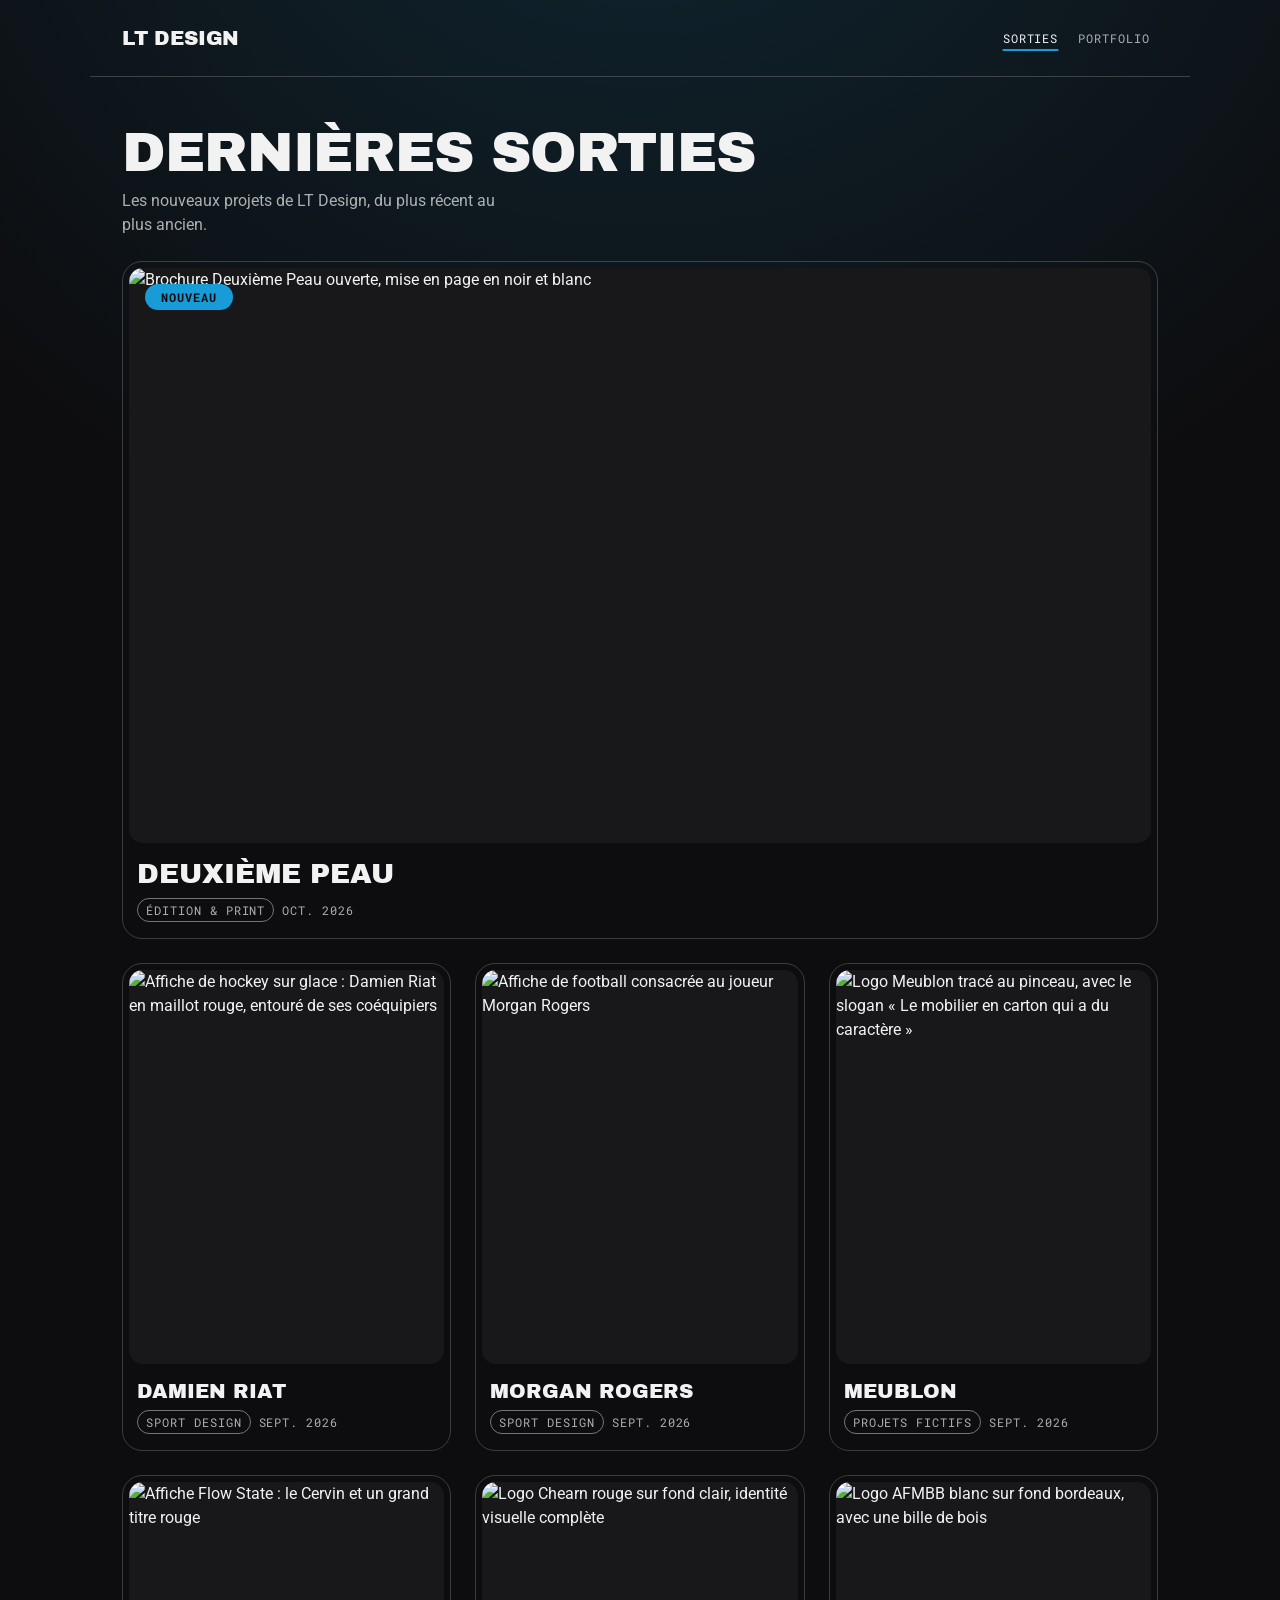
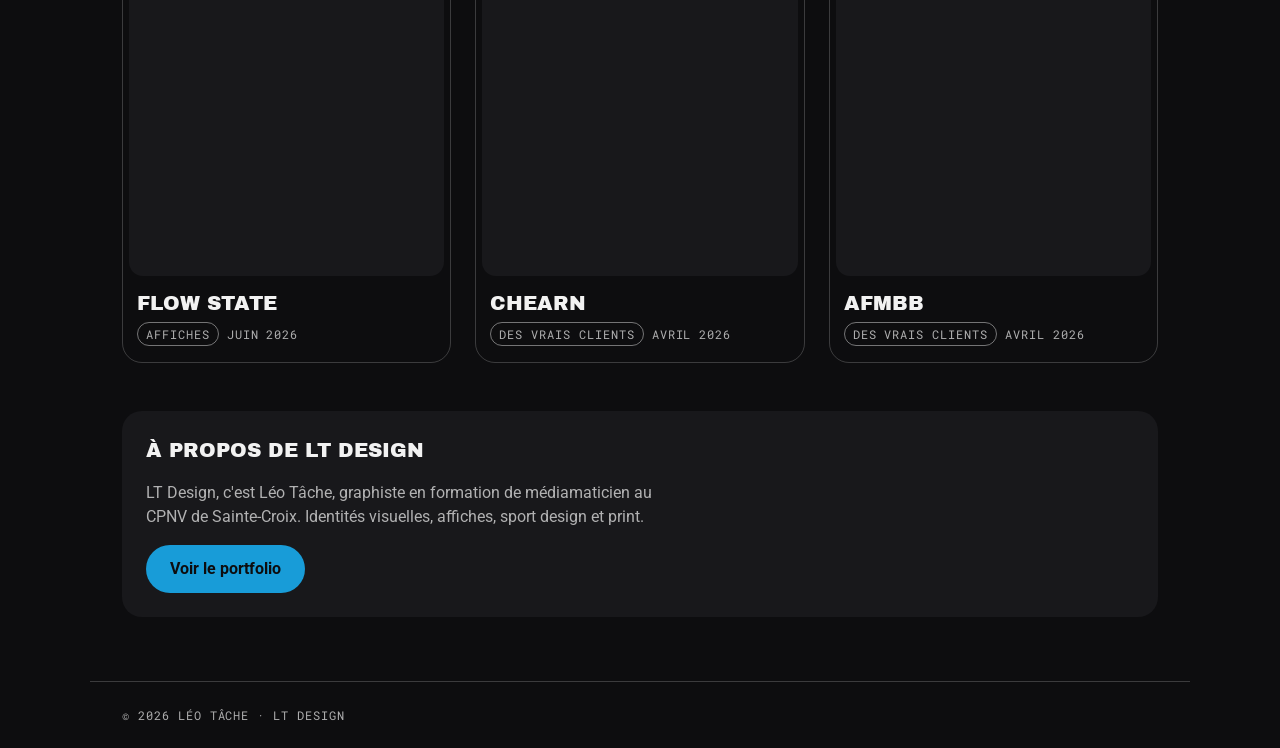
==== index.html @ d2eb2882 "Intègre l'écran d'accueil responsive en HTML5 sémantique et variables CSS. Co-Authored-By: Claude Op" ====
<!DOCTYPE html>
<html lang="fr">
<head>
  <meta charset="utf-8">
  <meta name="viewport" content="width=device-width, initial-scale=1">
  <title>Dernières sorties | LT-design app</title>
  <meta name="description" content="LT-design app : les dernières sorties de LT Design, du plus récent au plus ancien.">
  <meta name="theme-color" content="#0d0d0f">
  <!-- Polices de la marque, les mêmes que sur leotache.ch -->
  <link rel="preconnect" href="https://fonts.googleapis.com">
  <link rel="preconnect" href="https://fonts.gstatic.com" crossorigin>
  <link rel="stylesheet" href="https://fonts.googleapis.com/css2?family=Archivo+Black&family=Roboto:wght@400;500;700&family=Roboto+Mono&display=swap">
  <link rel="stylesheet" href="style.css">
</head>
<body>
  <a class="lien-evitement" href="#contenu">Aller au contenu</a>

  <header class="entete">
    <a class="logo" href="index.html" aria-label="LT Design, dernières sorties">LT Design</a>
    <nav class="navigation" aria-label="Navigation principale">
      <a class="navigation-lien" href="index.html" aria-current="page">Sorties</a>
      <a class="navigation-lien" href="https://leotache.ch">Portfolio</a>
      <!-- La recherche, les filtres par catégorie et les favoris viendront en semaine 12 -->
    </nav>
  </header>

  <main id="contenu" class="contenu">
    <div class="intro">
      <h1 class="titre-page">Dernières sorties</h1>
      <p class="intro-texte">Les nouveaux projets de LT Design, du plus récent au plus ancien.</p>
    </div>

    <!-- Les cartes mènent pour l'instant au projet sur leotache.ch.
         Elles ouvriront l'écran « Fiche sortie » de l'app quand il sera intégré. -->
    <section class="cartes-grille" aria-label="Sorties de LT Design">

      <article class="carte carte--une">
        <a class="carte-lien" href="https://leotache.ch/projet.html?p=deuxieme-peau">
          <div class="carte-media">
            <img class="carte-image" src="https://ljwgtguirnatdbgxfyuh.supabase.co/storage/v1/object/public/project-media/projects/deuxieme-peau-12ql/perfect-binding-brochure-mockup-5-dcpdx.webp" alt="Brochure Deuxième Peau ouverte, mise en page en noir et blanc" width="2200" height="1716">
            <span class="badge">Nouveau</span>
          </div>
          <div class="carte-texte">
            <h2 class="carte-titre">Deuxième Peau</h2>
            <p class="carte-meta"><span class="etiquette">Édition &amp; print</span> <time datetime="2026-10">oct. 2026</time></p>
          </div>
        </a>
      </article>

      <article class="carte">
        <a class="carte-lien" href="https://leotache.ch/projet.html?p=riat">
          <div class="carte-media">
            <img class="carte-image" src="https://leotache.ch/assets/riat/poster.jpg" alt="Affiche de hockey sur glace : Damien Riat en maillot rouge, entouré de ses coéquipiers" width="1417" height="1811" loading="lazy">
          </div>
          <div class="carte-texte">
            <h2 class="carte-titre">Damien Riat</h2>
            <p class="carte-meta"><span class="etiquette">Sport design</span> <time datetime="2026-09">sept. 2026</time></p>
          </div>
        </a>
      </article>

      <article class="carte">
        <a class="carte-lien" href="https://leotache.ch/projet.html?p=rogers">
          <div class="carte-media">
            <img class="carte-image" src="https://leotache.ch/assets/rogers/poster.jpg" alt="Affiche de football consacrée au joueur Morgan Rogers" width="1134" height="1417" loading="lazy">
          </div>
          <div class="carte-texte">
            <h2 class="carte-titre">Morgan Rogers</h2>
            <p class="carte-meta"><span class="etiquette">Sport design</span> <time datetime="2026-09">sept. 2026</time></p>
          </div>
        </a>
      </article>

      <article class="carte">
        <a class="carte-lien" href="https://leotache.ch/projet.html?p=meublon">
          <div class="carte-media">
            <img class="carte-image" src="https://leotache.ch/assets/meublon/hover.jpg" alt="Logo Meublon tracé au pinceau, avec le slogan « Le mobilier en carton qui a du caractère »" width="1080" height="1380" loading="lazy">
          </div>
          <div class="carte-texte">
            <h2 class="carte-titre">Meublon</h2>
            <p class="carte-meta"><span class="etiquette">Projets fictifs</span> <time datetime="2026-09">sept. 2026</time></p>
          </div>
        </a>
      </article>

      <article class="carte">
        <a class="carte-lien" href="https://leotache.ch/projet.html?p=cervin">
          <div class="carte-media">
            <img class="carte-image" src="https://leotache.ch/assets/cervin/poster.jpg" alt="Affiche Flow State : le Cervin et un grand titre rouge" width="1500" height="2122" loading="lazy">
          </div>
          <div class="carte-texte">
            <h2 class="carte-titre">Flow State</h2>
            <p class="carte-meta"><span class="etiquette">Affiches</span> <time datetime="2026-06">juin 2026</time></p>
          </div>
        </a>
      </article>

      <article class="carte">
        <a class="carte-lien" href="https://leotache.ch/projet.html?p=chearn">
          <div class="carte-media">
            <img class="carte-image" src="https://leotache.ch/assets/chearn/cover.jpg" alt="Logo Chearn rouge sur fond clair, identité visuelle complète" width="1080" height="1380" loading="lazy">
          </div>
          <div class="carte-texte">
            <h2 class="carte-titre">Chearn</h2>
            <p class="carte-meta"><span class="etiquette">Des vrais clients</span> <time datetime="2026-04">avril 2026</time></p>
          </div>
        </a>
      </article>

      <article class="carte">
        <a class="carte-lien" href="https://leotache.ch/projet.html?p=afmbb">
          <div class="carte-media">
            <img class="carte-image" src="https://leotache.ch/assets/afmbb/logo.jpg" alt="Logo AFMBB blanc sur fond bordeaux, avec une bille de bois" width="900" height="1150" loading="lazy">
          </div>
          <div class="carte-texte">
            <h2 class="carte-titre">AFMBB</h2>
            <p class="carte-meta"><span class="etiquette">Des vrais clients</span> <time datetime="2026-04">avril 2026</time></p>
          </div>
        </a>
      </article>
    </section>

    <aside class="a-propos" aria-labelledby="titre-a-propos">
      <h2 id="titre-a-propos" class="a-propos-titre">À propos de LT Design</h2>
      <p>LT Design, c'est Léo Tâche, graphiste en formation de médiamaticien au CPNV de Sainte-Croix. Identités visuelles, affiches, sport design et print.</p>
      <a class="bouton" href="https://leotache.ch">Voir le portfolio</a>
    </aside>
  </main>

  <footer class="pied">
    <p>© 2026 Léo Tâche · LT Design</p>
  </footer>

  <!-- Un seul fichier JavaScript : il recevra la recette fetch en semaine 11 (e3-3) -->
  <script src="js/app.js"></script>
</body>
</html>
---- style.css ----
/* LT-design app · Écran d'accueil « Dernières sorties » (atelier e3-1)
   Direction retenue : 01 · Nuit, alignée sur l'identité de leotache.ch.
   Mobile first : les règles de base visent le smartphone (390 px),
   les media queries en min-width enrichissent la mise en page. */

/* ---------- Design tokens ---------- */
:root {
  /* Couleurs, règle 60-30-10
     60 % fond · 30 % surfaces et texte · 10 % accent bleu LT Design */
  --color-bg: #0d0d0f;                         /* 60 % */
  --color-surface: #18181b;                    /* 30 % */
  --color-text: #f2f2f2;                       /* 17,34:1 sur le fond */
  --color-text-muted: rgba(242, 242, 242, .7); /* 8,66:1 sur le fond, 8,26:1 sur une surface */
  --color-border: rgba(242, 242, 242, .2);
  --color-border-strong: rgba(242, 242, 242, .45);
  --color-primary: #189CD8;                    /* 10 %, bleu LT Design : 6,27:1 sur le fond */
  --color-primary-hover: #4db6e6;
  --color-on-primary: #0d0d0f;                 /* texte posé sur le bleu : 6,27:1 (le blanc ne fait que 3,09:1) */

  /* Typographie : les polices de leotache.ch */
  --font-titre: "Archivo Black", "Arial Black", Impact, sans-serif;
  --font-sans: Roboto, system-ui, -apple-system, "Segoe UI", sans-serif;
  --font-label: "Roboto Mono", ui-monospace, "SFMono-Regular", Menlo, monospace;

  /* Échelle typographique (base 16 px) */
  --text-xs: 0.75rem;   /* 12 px : étiquettes */
  --text-sm: 0.875rem;  /* 14 px */
  --text-base: 1rem;    /* 16 px */
  --text-lg: 1.25rem;   /* 20 px */
  --text-xl: 1.75rem;   /* 28 px */
  --text-2xl: 2.5rem;   /* 40 px */
  --text-3xl: 3.5rem;   /* 56 px */

  /* Espacements sur une grille de 8 px */
  --space-1: 4px;
  --space-2: 8px;
  --space-3: 16px;
  --space-4: 24px;
  --space-5: 32px;
  --space-6: 48px;
  --space-7: 64px;

  /* Formes */
  --radius-card: 20px;
  --radius-image: 14px;
  --radius-pill: 999px;
  --largeur-max: 1100px;
}

/* ---------- Base ---------- */
*,
*::before,
*::after {
  box-sizing: border-box;
}

body {
  margin: 0;
  background-color: var(--color-bg);
  /* Halo bleu discret en haut de page, comme sur le portfolio */
  background-image: radial-gradient(120% 60% at 50% -10%, rgba(24, 156, 216, .18), transparent 60%);
  background-repeat: no-repeat;
  color: var(--color-text);
  font-family: var(--font-sans);
  font-size: var(--text-base);
  line-height: 1.5;
}

h1,
h2,
p {
  margin: 0;
}

img {
  display: block;
  max-width: 100%;
  height: auto;
}

a {
  color: inherit;
}

:focus-visible {
  outline: 3px solid var(--color-primary);
  outline-offset: 3px;
}

.lien-evitement {
  position: absolute;
  top: -100px;
  left: var(--space-3);
  z-index: 10;
  padding: var(--space-2) var(--space-3);
  border-radius: var(--radius-pill);
  background: var(--color-primary);
  color: var(--color-on-primary);
  font-weight: 700;
  text-decoration: none;
}

.lien-evitement:focus {
  top: var(--space-2);
}

/* ---------- En-tête ---------- */
.entete {
  display: flex;
  align-items: center;
  justify-content: space-between;
  gap: var(--space-3);
  max-width: var(--largeur-max);
  margin: 0 auto;
  padding: var(--space-3);
  border-bottom: 1px solid var(--color-border);
}

.logo {
  display: inline-flex;
  align-items: center;
  min-height: 44px;
  font-family: var(--font-titre);
  font-size: var(--text-lg);
  text-transform: uppercase;
  text-decoration: none;
  letter-spacing: -0.01em;
}

.navigation {
  display: flex;
  gap: var(--space-1);
}

.navigation-lien {
  display: inline-flex;
  align-items: center;
  min-height: 44px;
  padding: 0 var(--space-2);
  color: var(--color-text-muted);
  font-family: var(--font-label);
  font-size: var(--text-xs);
  letter-spacing: 0.08em;
  text-transform: uppercase;
  text-decoration: none;
}

.navigation-lien:hover {
  color: var(--color-text);
}

.navigation-lien[aria-current="page"] {
  color: var(--color-text);
  text-decoration: underline;
  text-decoration-color: var(--color-primary);
  text-decoration-thickness: 2px;
  text-underline-offset: 6px;
}

/* ---------- Contenu ---------- */
.contenu {
  max-width: var(--largeur-max);
  margin: 0 auto;
  padding: var(--space-5) var(--space-3) var(--space-6);
}

.intro {
  margin-bottom: var(--space-4);
}

.titre-page {
  font-family: var(--font-titre);
  font-weight: 400;
  font-size: var(--text-2xl);
  line-height: 1;
  letter-spacing: -0.02em;
  text-transform: uppercase;
  text-wrap: balance;
}

.intro-texte {
  max-width: 45ch;
  margin-top: var(--space-2);
  color: var(--color-text-muted);
}

/* ---------- Grille de cartes (CSS Grid, mobile : une colonne) ---------- */
.cartes-grille {
  display: grid;
  grid-template-columns: 1fr;
  gap: var(--space-3);
}

/* ---------- Carte ---------- */
.carte {
  border: 1px solid var(--color-border);
  border-radius: var(--radius-card);
  transition: border-color .2s ease;
}

.carte:hover,
.carte:focus-within {
  border-color: var(--color-border-strong);
}

.carte-lien {
  display: block;
  height: 100%;
  padding: 6px 6px var(--space-3);
  border-radius: var(--radius-card);
  text-decoration: none;
}

.carte-media {
  position: relative;
}

.carte-image {
  width: 100%;
  aspect-ratio: 4 / 5;
  object-fit: cover;
  border-radius: var(--radius-image);
  background-color: var(--color-surface);
}

.carte-texte {
  display: grid;
  gap: var(--space-2);
  padding: var(--space-3) var(--space-2) 0;
}

.carte-titre {
  font-family: var(--font-titre);
  font-weight: 400;
  font-size: var(--text-lg);
  line-height: 1.1;
  text-transform: uppercase;
}

.carte-lien:hover .carte-titre {
  text-decoration: underline;
  text-decoration-color: var(--color-primary);
  text-underline-offset: 4px;
}

.carte-meta {
  display: flex;
  flex-wrap: wrap;
  align-items: center;
  gap: var(--space-2);
  color: var(--color-text-muted);
  font-family: var(--font-label);
  font-size: var(--text-xs);
  letter-spacing: 0.08em;
  text-transform: uppercase;
}

/* Catégorie dans une étiquette (amélioration retenue dans la critique) */
.etiquette {
  padding: 2px var(--space-2);
  border: 1px solid var(--color-border-strong);
  border-radius: var(--radius-pill);
}

/* Sortie à la une : image moins haute (4:3 au lieu de 4:5) */
.carte--une .carte-image {
  aspect-ratio: 4 / 3;
}

.carte--une .carte-titre {
  font-size: var(--text-xl);
}

.badge {
  position: absolute;
  top: var(--space-3);
  left: var(--space-3);
  padding: var(--space-1) var(--space-3);
  border-radius: var(--radius-pill);
  background: var(--color-primary);
  color: var(--color-on-primary);
  font-family: var(--font-label);
  font-size: var(--text-xs);
  font-weight: 700;
  letter-spacing: 0.08em;
  text-transform: uppercase;
}

/* ---------- À propos (aside) ---------- */
.a-propos {
  display: grid;
  gap: var(--space-3);
  justify-items: start;
  margin-top: var(--space-6);
  padding: var(--space-4);
  border-radius: var(--radius-card);
  background: var(--color-surface);
}

.a-propos-titre {
  font-family: var(--font-titre);
  font-weight: 400;
  font-size: var(--text-lg);
  text-transform: uppercase;
}

.a-propos p {
  max-width: 60ch;
  color: var(--color-text-muted);
}

.bouton {
  display: inline-flex;
  align-items: center;
  min-height: 48px;
  padding: 0 var(--space-4);
  border-radius: var(--radius-pill);
  background: var(--color-primary);
  color: var(--color-on-primary);
  font-weight: 700;
  text-decoration: none;
}

.bouton:hover {
  background: var(--color-primary-hover);
}

/* ---------- Pied de page ---------- */
.pied {
  max-width: var(--largeur-max);
  margin: 0 auto;
  padding: var(--space-4) var(--space-3);
  border-top: 1px solid var(--color-border);
  color: var(--color-text-muted);
  font-family: var(--font-label);
  font-size: var(--text-xs);
  letter-spacing: 0.08em;
  text-transform: uppercase;
}

/* ---------- Tablette et bureau ---------- */
@media (min-width: 768px) {
  .entete,
  .pied {
    padding-inline: var(--space-5);
  }

  .contenu {
    padding: var(--space-6) var(--space-5) var(--space-7);
  }

  .titre-page {
    font-size: var(--text-3xl);
  }

  .cartes-grille {
    grid-template-columns: repeat(2, 1fr);
    gap: var(--space-4);
  }

  /* La sortie à la une occupe toute la largeur */
  .carte--une {
    grid-column: 1 / -1;
  }

  .carte--une .carte-image {
    aspect-ratio: 16 / 9;
  }
}

/* Grand écran : 3 colonnes (les 6 sorties forment 2 lignes complètes) */
@media (min-width: 1024px) {
  .cartes-grille {
    grid-template-columns: repeat(3, 1fr);
  }
}

/* ---------- Accessibilité ---------- */
@media (prefers-reduced-motion: reduce) {
  *,
  *::before,
  *::after {
    transition-duration: 0.01ms !important;
  }
}
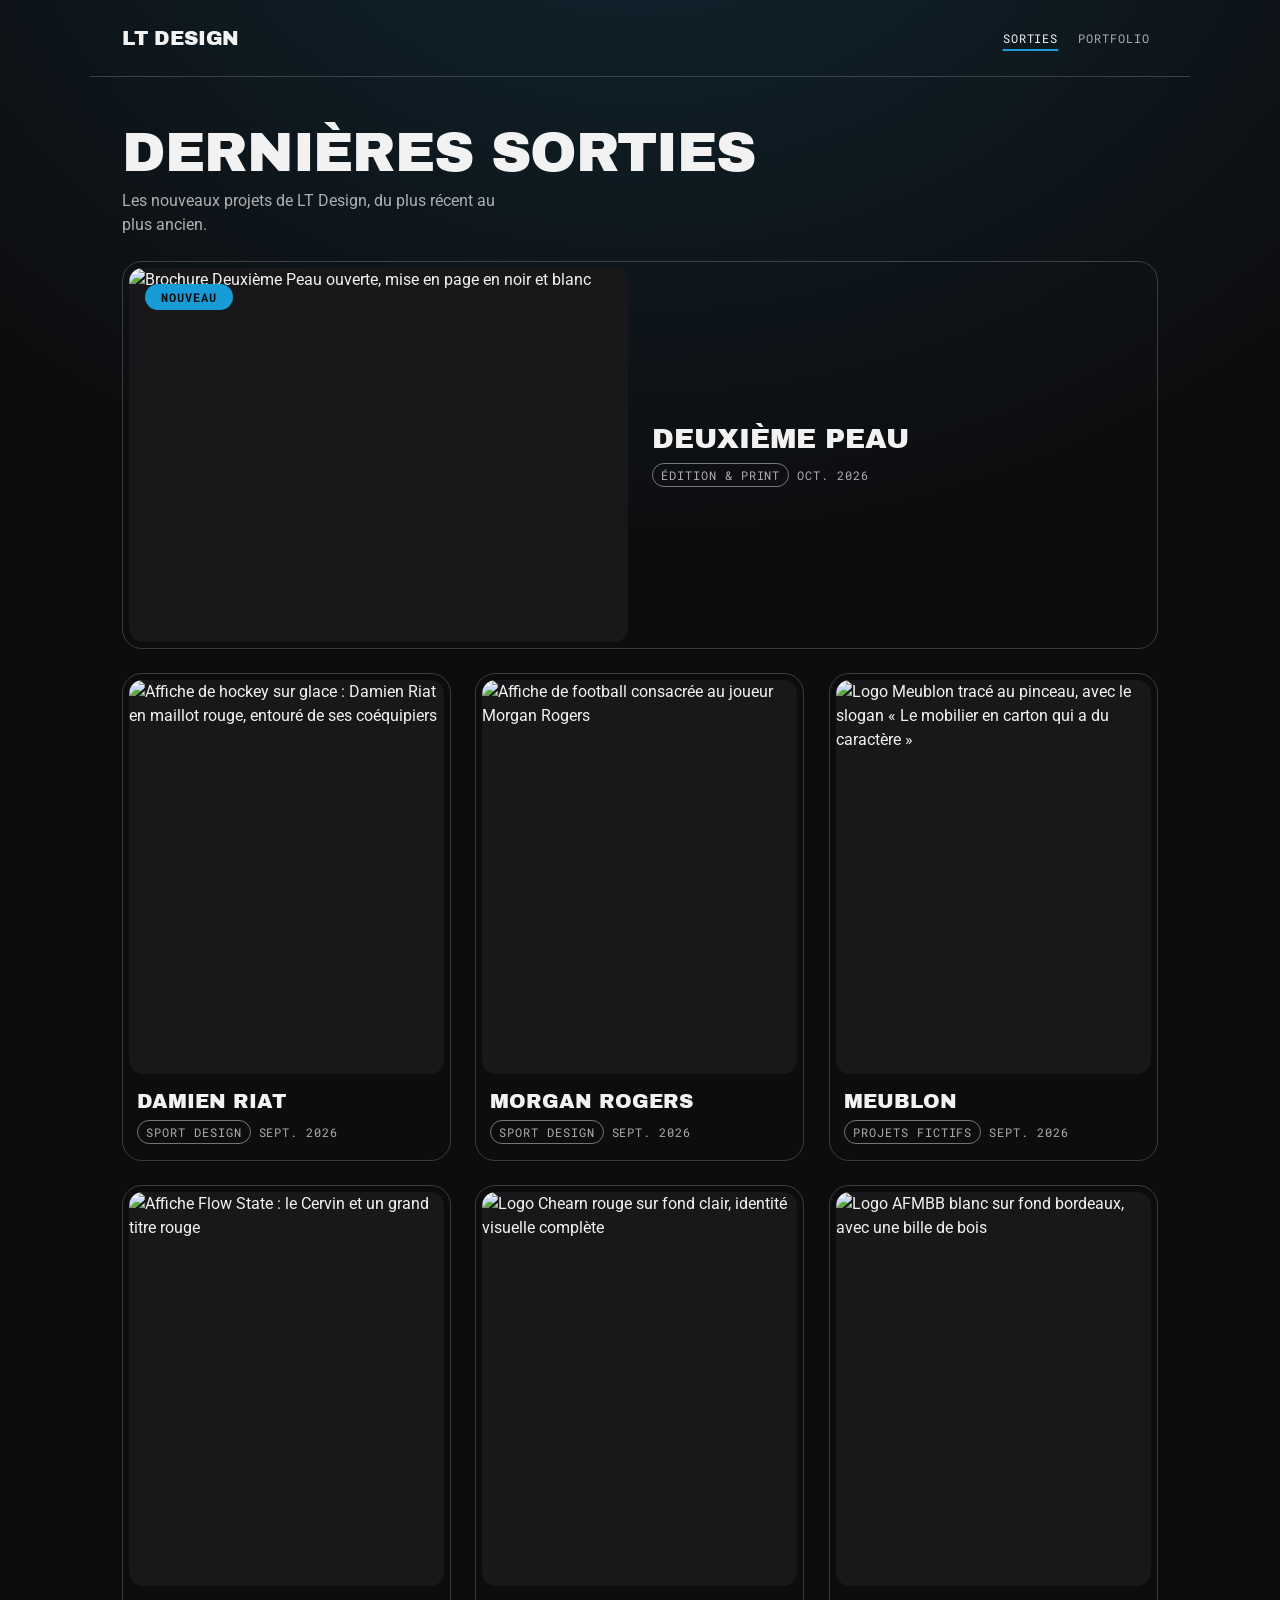
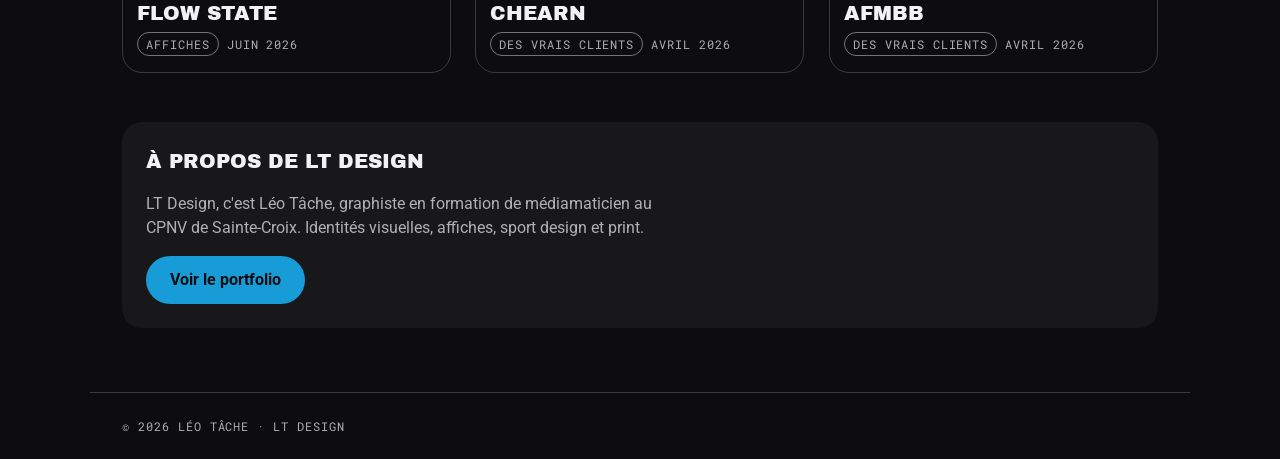
==== commit 8c0b00ff: "Ajoute l'atelier d'approfondissement s09-av1-container-queries-responsive. Co-Authored-By: Claude Op" ====
--- a/index.html
+++ b/index.html
@@ -11,6 +11,8 @@
   <link rel="preconnect" href="https://fonts.gstatic.com" crossorigin>
   <link rel="stylesheet" href="https://fonts.googleapis.com/css2?family=Archivo+Black&family=Roboto:wght@400;500;700&family=Roboto+Mono&display=swap">
   <link rel="stylesheet" href="style.css">
+  <!-- Atelier avancé S09-AV1 : la carte à la une passe à l'horizontale quand elle a de la place -->
+  <link rel="stylesheet" href="exercices/s09/container-queries.css">
 </head>
 <body>
   <a class="lien-evitement" href="#contenu">Aller au contenu</a>
--- a/exercices/s09/container-queries.css
+++ b/exercices/s09/container-queries.css
@@ -0,0 +1,35 @@
+/* S09-AV1 · Composants rétro-compatibles avec les container queries
+   La carte de sortie s'adapte à la place que lui laisse son parent,
+   et non plus à la largeur de l'écran.
+
+   Pourquoi le conteneur est l'<article class="carte"> :
+   une règle @container ne peut pas modifier l'élément qui sert de conteneur.
+   On déclare donc l'article comme conteneur, et c'est son contenu
+   (.carte-lien) qui passe de vertical à horizontal.
+
+   Rétro-compatible : un navigateur qui ne connaît pas @container ignore
+   ce fichier et garde la carte verticale de style.css. */
+
+.carte {
+  container-type: inline-size;
+  container-name: carte;
+}
+
+/* Dès que la carte dispose d'au moins 400 px : image à gauche, texte à droite */
+@container carte (min-width: 400px) {
+  .carte-lien {
+    display: grid;
+    grid-template-columns: minmax(0, 1fr) minmax(0, 1fr);
+    align-items: center;
+    gap: var(--space-4);
+    padding: 6px;
+  }
+
+  .carte .carte-image {
+    aspect-ratio: 4 / 3;
+  }
+
+  .carte-texte {
+    padding: var(--space-3) var(--space-3) var(--space-3) 0;
+  }
+}
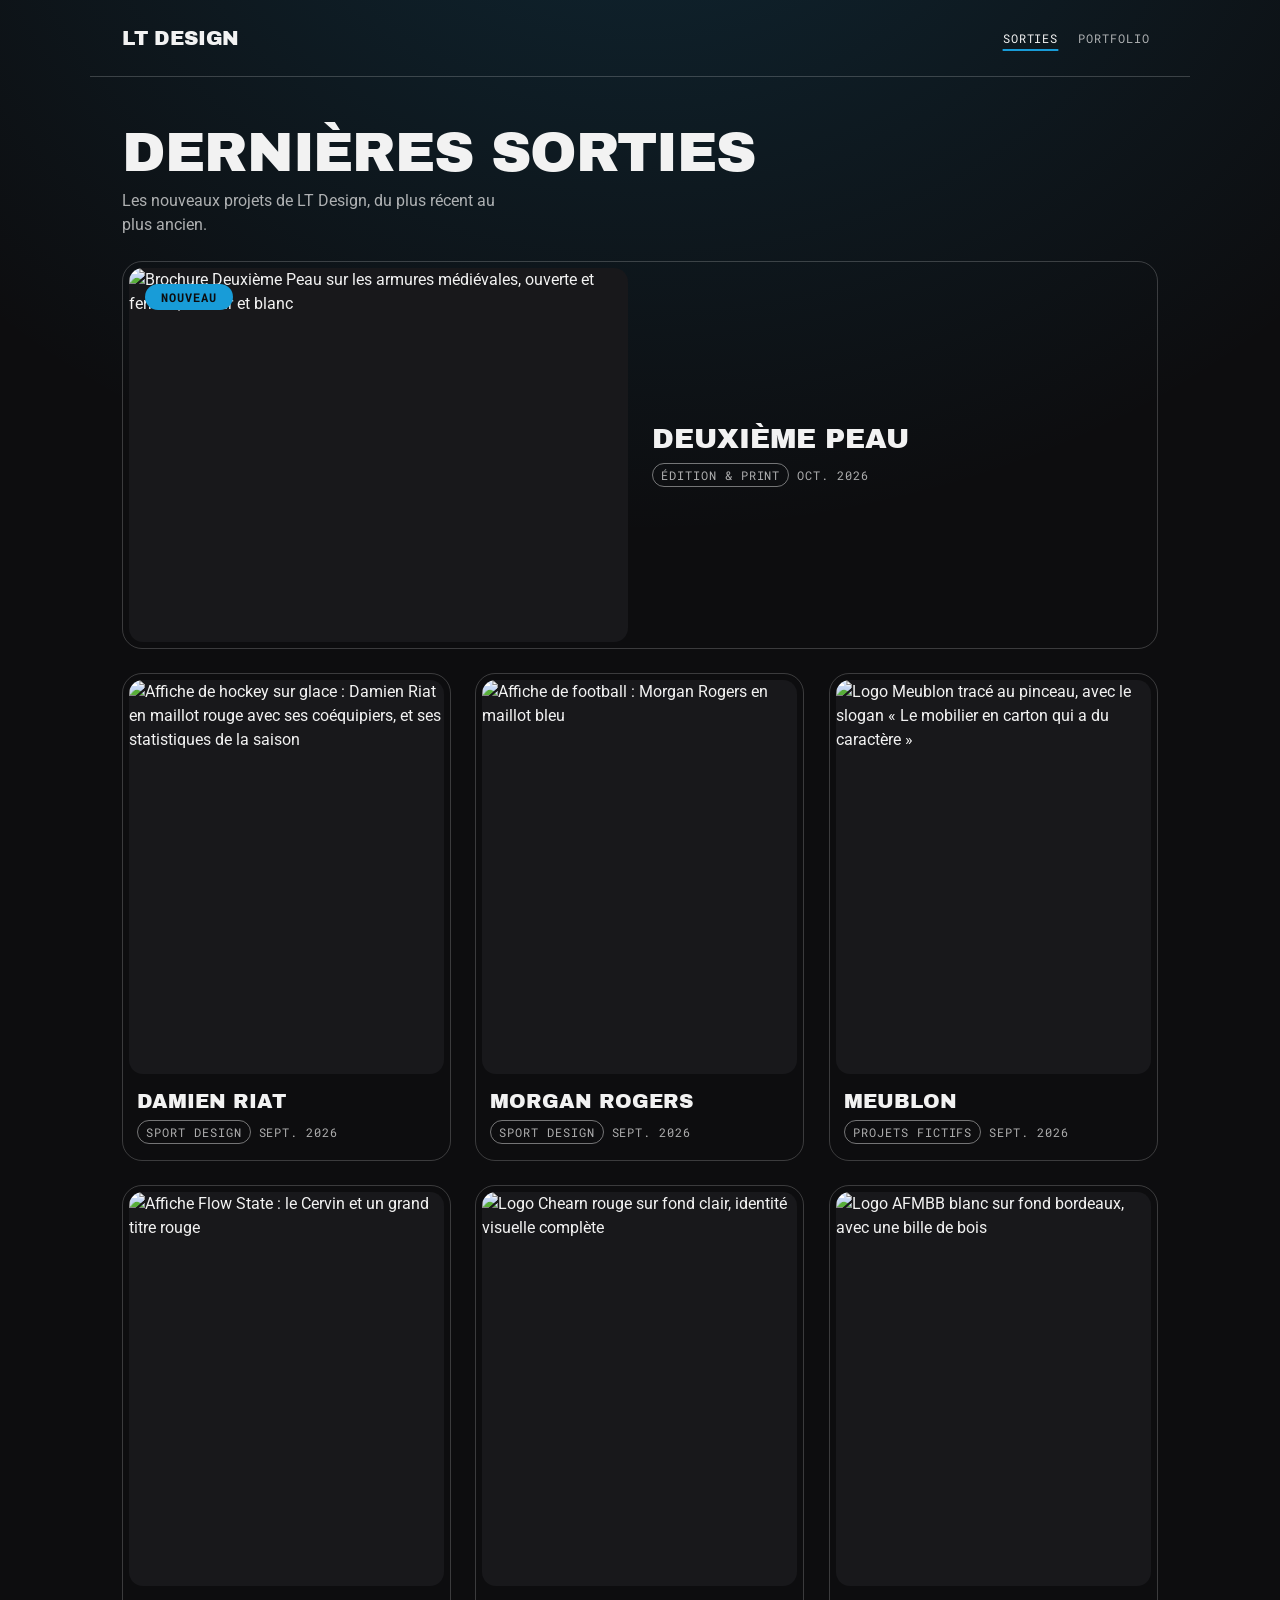
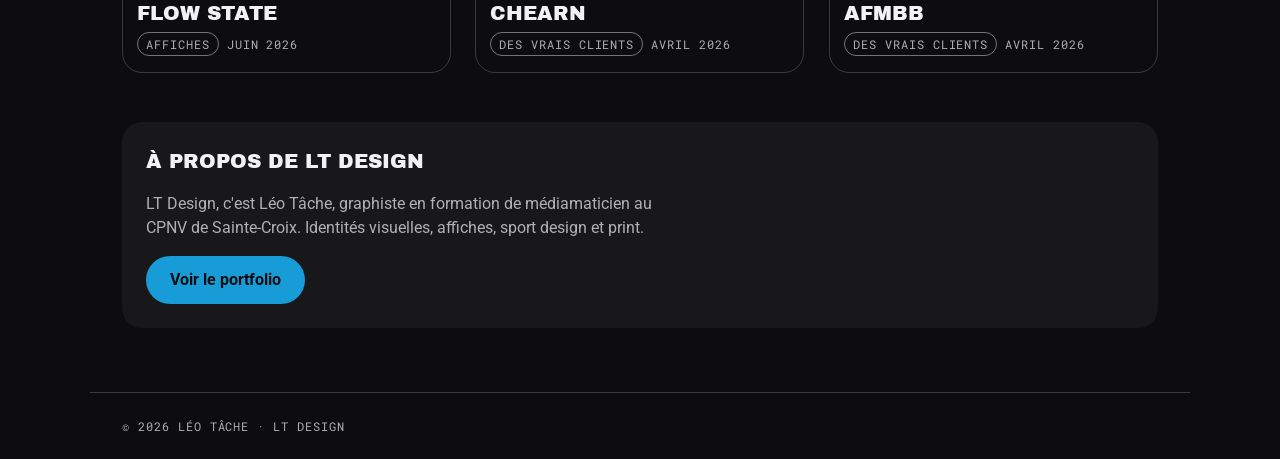
==== commit a955a579: "Ajoute l'atelier d'approfondissement s09-av1-container-queries-responsive. Co-Authored-By: Claude Op" ====
--- a/index.html
+++ b/index.html
@@ -39,7 +39,7 @@
       <article class="carte carte--une">
         <a class="carte-lien" href="https://leotache.ch/projet.html?p=deuxieme-peau">
           <div class="carte-media">
-            <img class="carte-image" src="https://ljwgtguirnatdbgxfyuh.supabase.co/storage/v1/object/public/project-media/projects/deuxieme-peau-12ql/perfect-binding-brochure-mockup-5-dcpdx.webp" alt="Brochure Deuxième Peau ouverte, mise en page en noir et blanc" width="2200" height="1716">
+            <img class="carte-image" src="https://ljwgtguirnatdbgxfyuh.supabase.co/storage/v1/object/public/project-media/projects/deuxieme-peau-12ql/perfect-binding-brochure-mockup-5-dcpdx.webp" alt="Brochure Deuxième Peau sur les armures médiévales, ouverte et fermée, en noir et blanc" width="2200" height="1716">
             <span class="badge">Nouveau</span>
           </div>
           <div class="carte-texte">
@@ -52,7 +52,7 @@
       <article class="carte">
         <a class="carte-lien" href="https://leotache.ch/projet.html?p=riat">
           <div class="carte-media">
-            <img class="carte-image" src="https://leotache.ch/assets/riat/poster.jpg" alt="Affiche de hockey sur glace : Damien Riat en maillot rouge, entouré de ses coéquipiers" width="1417" height="1811" loading="lazy">
+            <img class="carte-image" src="https://leotache.ch/assets/riat/poster.jpg" alt="Affiche de hockey sur glace : Damien Riat en maillot rouge avec ses coéquipiers, et ses statistiques de la saison" width="1417" height="1811" loading="lazy">
           </div>
           <div class="carte-texte">
             <h2 class="carte-titre">Damien Riat</h2>
@@ -64,7 +64,7 @@
       <article class="carte">
         <a class="carte-lien" href="https://leotache.ch/projet.html?p=rogers">
           <div class="carte-media">
-            <img class="carte-image" src="https://leotache.ch/assets/rogers/poster.jpg" alt="Affiche de football consacrée au joueur Morgan Rogers" width="1134" height="1417" loading="lazy">
+            <img class="carte-image" src="https://leotache.ch/assets/rogers/poster.jpg" alt="Affiche de football : Morgan Rogers en maillot bleu" width="1134" height="1417" loading="lazy">
           </div>
           <div class="carte-texte">
             <h2 class="carte-titre">Morgan Rogers</h2>
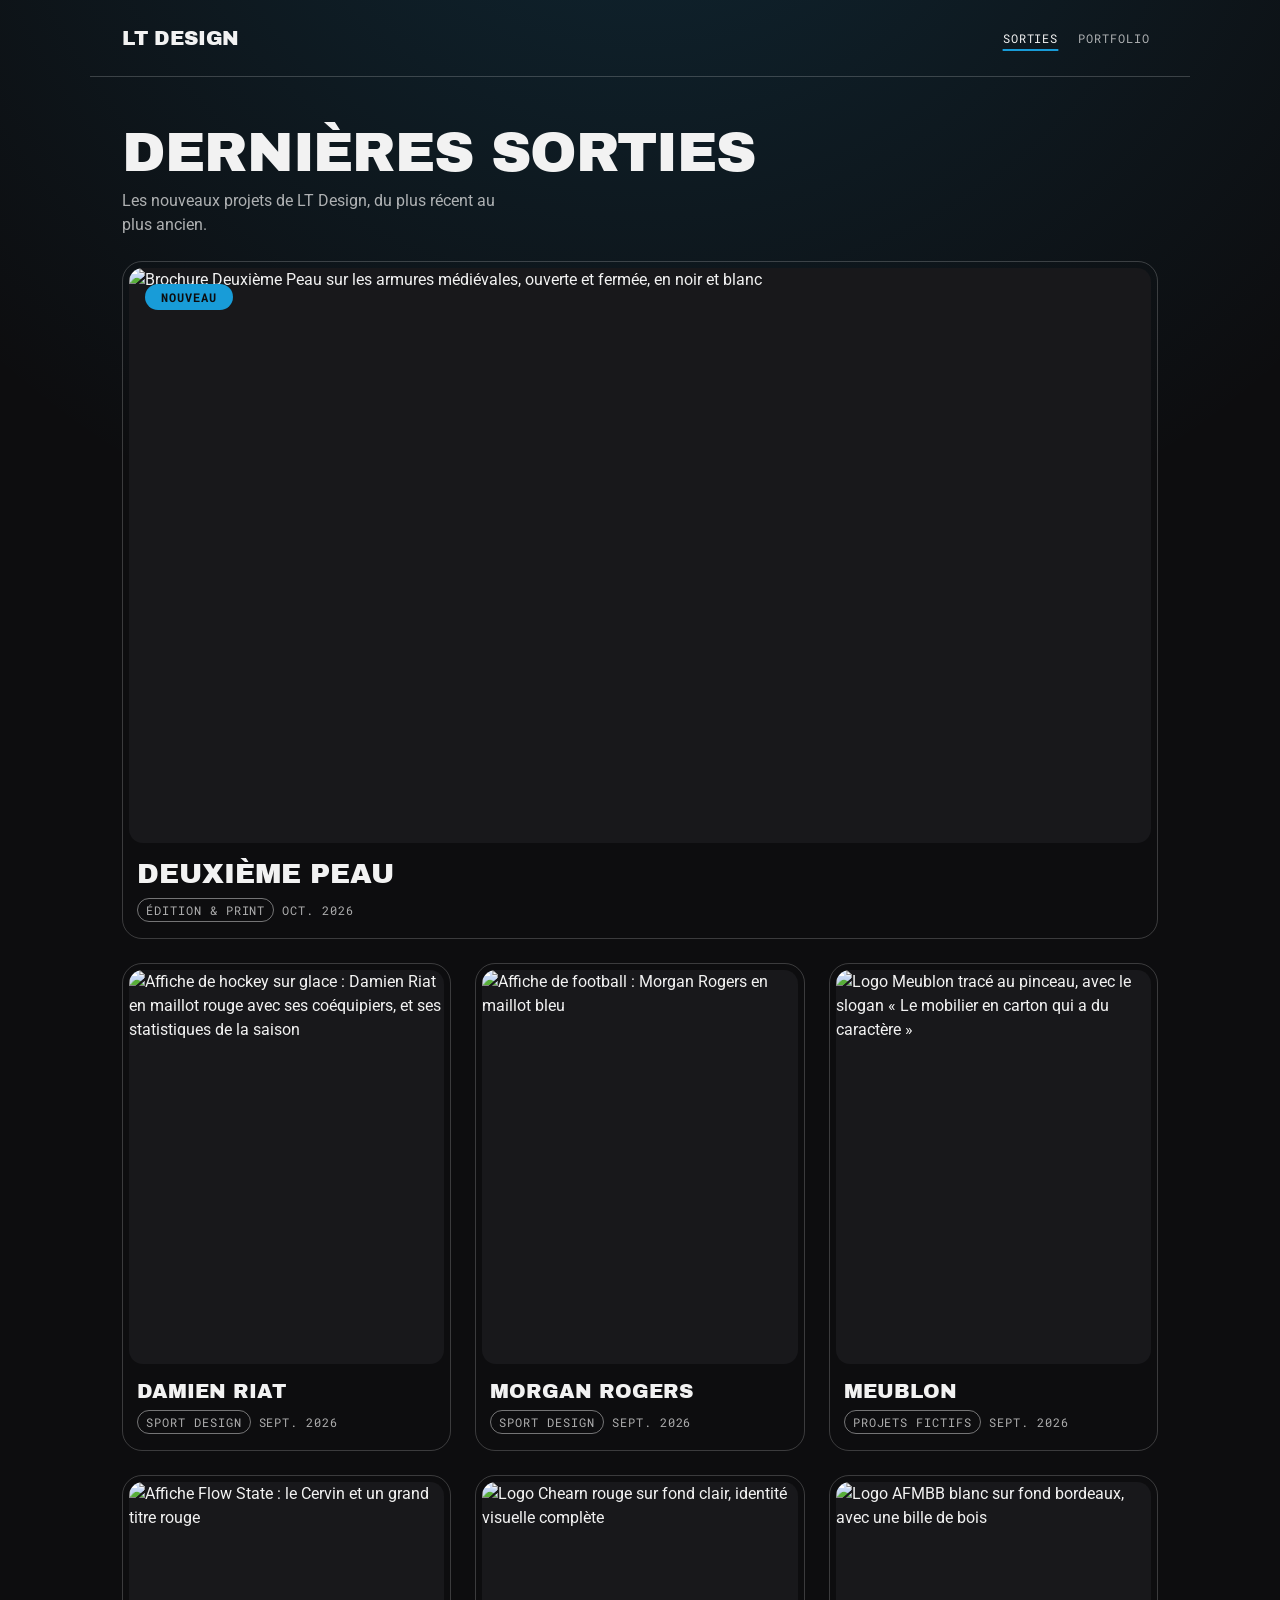
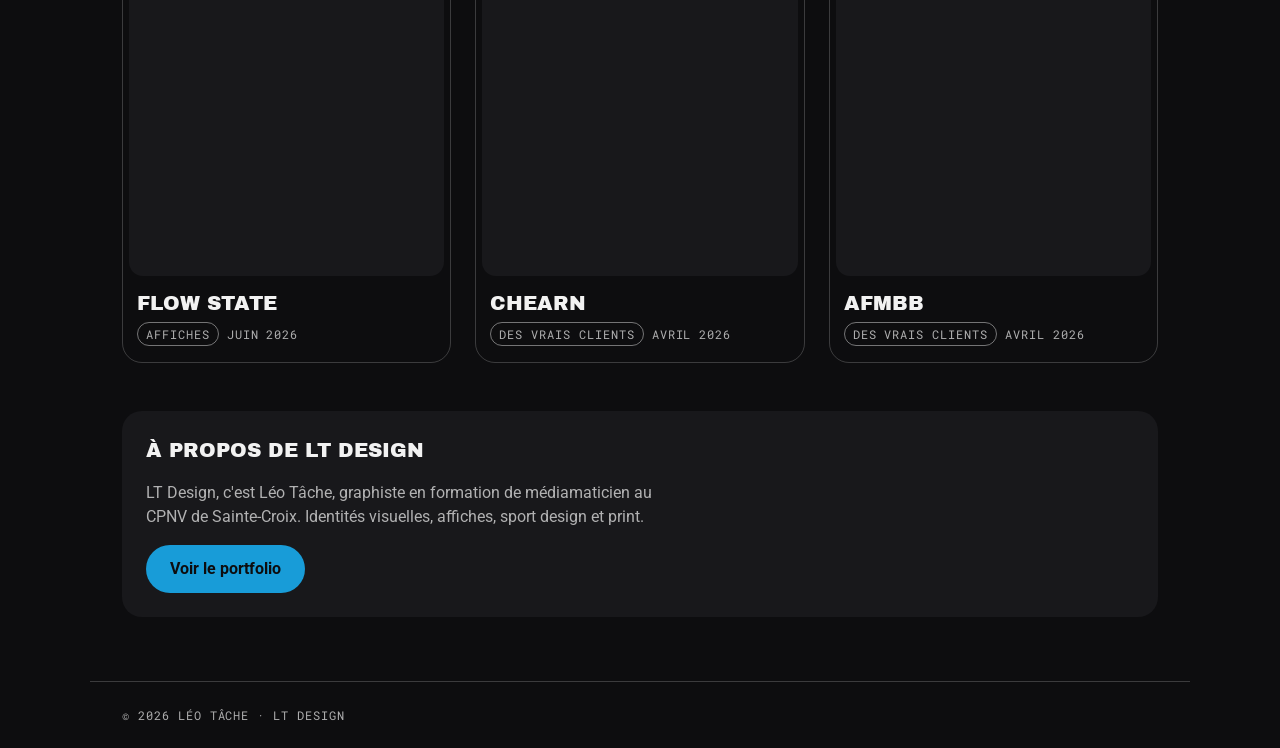
==== commit 2916decb: "Intègre l'écran d'accueil responsive en HTML5 sémantique et variables CSS. Co-Authored-By: Claude Op" ====
--- a/index.html
+++ b/index.html
@@ -11,8 +11,6 @@
   <link rel="preconnect" href="https://fonts.gstatic.com" crossorigin>
   <link rel="stylesheet" href="https://fonts.googleapis.com/css2?family=Archivo+Black&family=Roboto:wght@400;500;700&family=Roboto+Mono&display=swap">
   <link rel="stylesheet" href="style.css">
-  <!-- Atelier avancé S09-AV1 : la carte à la une passe à l'horizontale quand elle a de la place -->
-  <link rel="stylesheet" href="exercices/s09/container-queries.css">
 </head>
 <body>
   <a class="lien-evitement" href="#contenu">Aller au contenu</a>
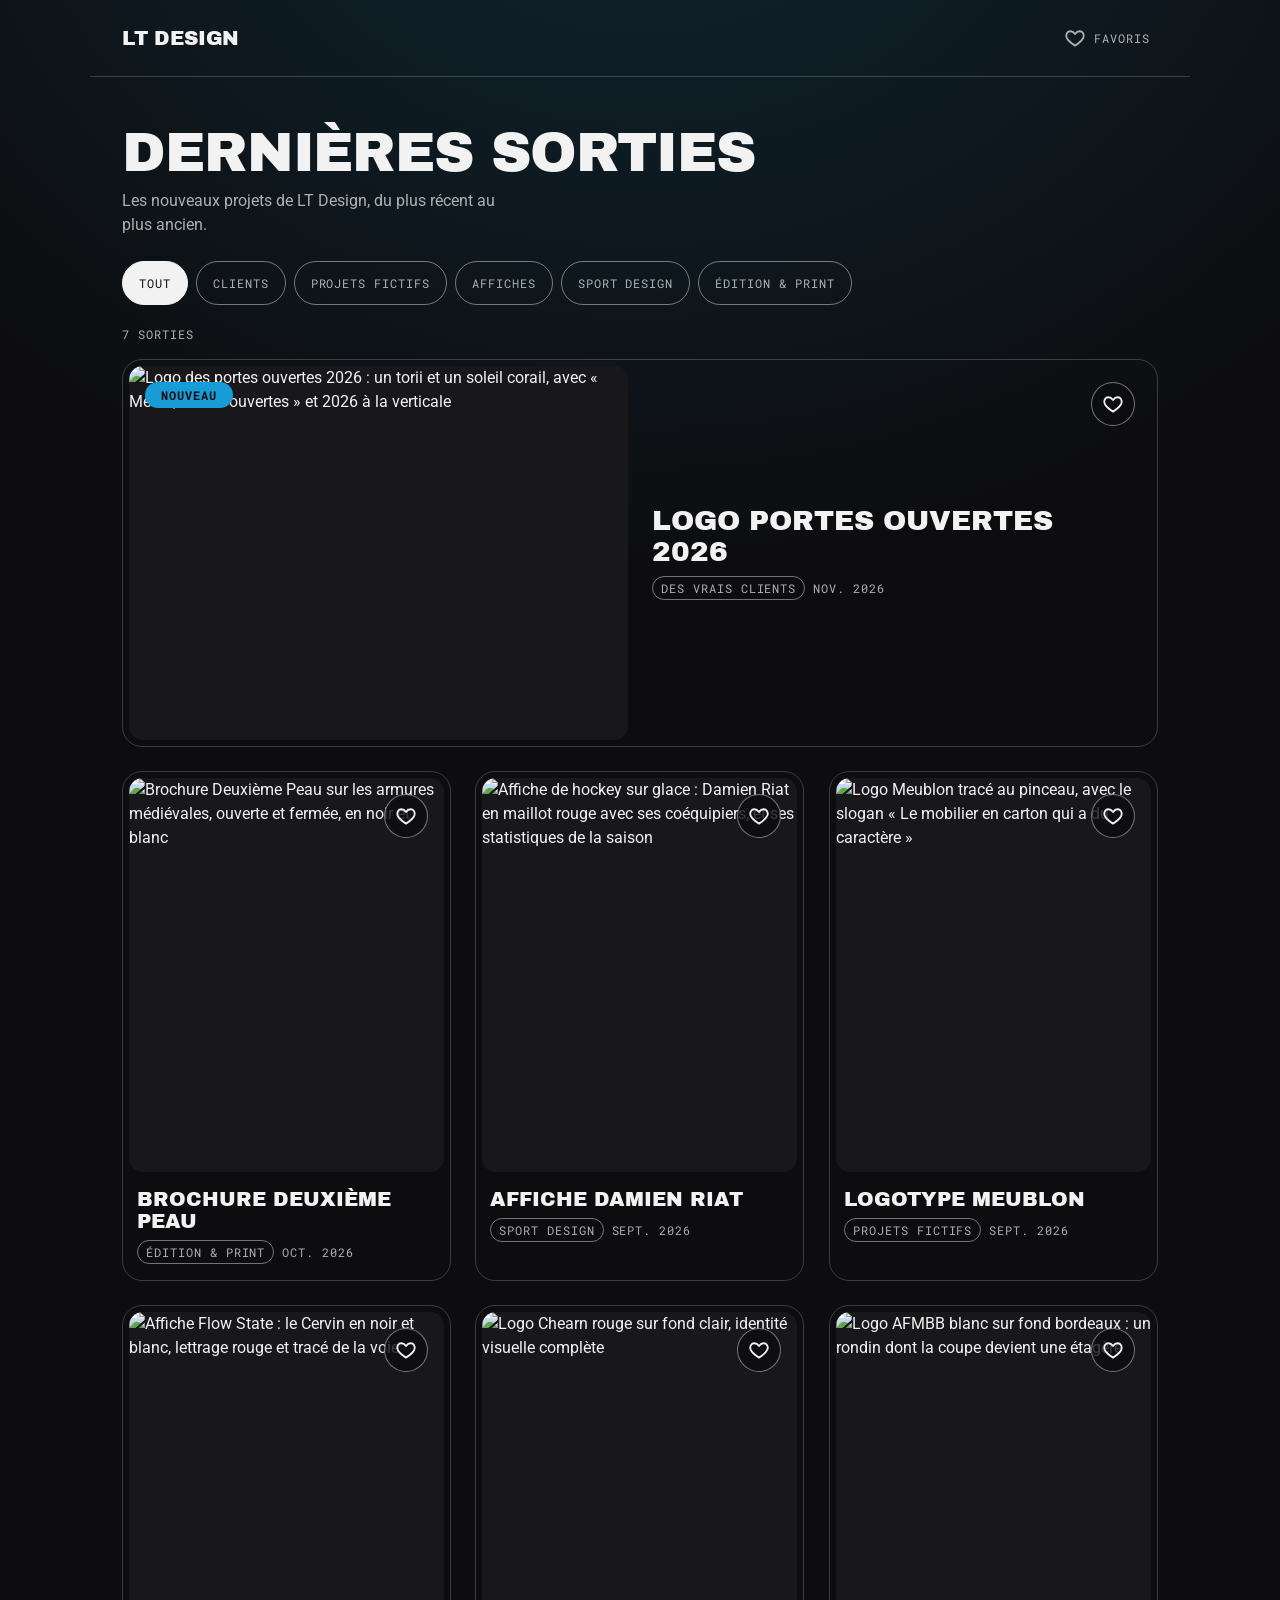
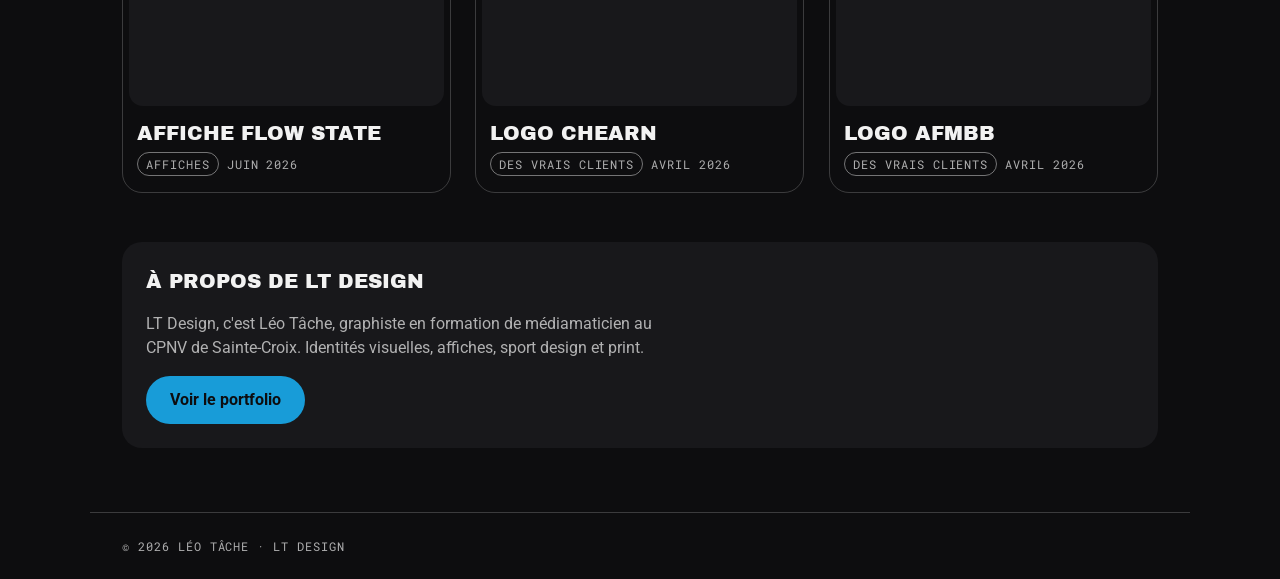
==== commit 5d8498fd: "Ajoute à l'accueil les filtres, le compteur et les favoris de la maquette - filtres par catégorie et" ====
--- a/index.html
+++ b/index.html
@@ -11,6 +11,8 @@
   <link rel="preconnect" href="https://fonts.gstatic.com" crossorigin>
   <link rel="stylesheet" href="https://fonts.googleapis.com/css2?family=Archivo+Black&family=Roboto:wght@400;500;700&family=Roboto+Mono&display=swap">
   <link rel="stylesheet" href="style.css">
+  <!-- Atelier avancé S09-AV1 : la carte à la une passe à l'horizontale quand elle a de la place -->
+  <link rel="stylesheet" href="exercices/s09/container-queries.css">
 </head>
 <body>
   <a class="lien-evitement" href="#contenu">Aller au contenu</a>
@@ -18,107 +20,130 @@
   <header class="entete">
     <a class="logo" href="index.html" aria-label="LT Design, dernières sorties">LT Design</a>
     <nav class="navigation" aria-label="Navigation principale">
-      <a class="navigation-lien" href="index.html" aria-current="page">Sorties</a>
-      <a class="navigation-lien" href="https://leotache.ch">Portfolio</a>
-      <!-- La recherche, les filtres par catégorie et les favoris viendront en semaine 12 -->
+      <!-- Affiche les sorties gardées avec le cœur (js/app.js) -->
+      <a class="navigation-lien lien-favoris" href="#favoris" hidden><svg class="icone-coeur" viewBox="0 0 24 24" aria-hidden="true" focusable="false"><path d="M12 20.3s-7.4-4.5-9.2-9C1.6 8 3.6 4.6 7 4.6c2 0 3.6 1.1 5 3 1.4-1.9 3-3 5-3 3.4 0 5.4 3.4 4.2 6.7-1.8 4.5-9.2 9-9.2 9z"/></svg><span>Favoris</span></a>
     </nav>
   </header>
 
   <main id="contenu" class="contenu">
     <div class="intro">
-      <h1 class="titre-page">Dernières sorties</h1>
-      <p class="intro-texte">Les nouveaux projets de LT Design, du plus récent au plus ancien.</p>
+      <h1 class="titre-page" id="titre-page" tabindex="-1">Dernières sorties</h1>
+      <p class="intro-texte" id="intro-texte">Les nouveaux projets de LT Design, du plus récent au plus ancien.</p>
     </div>
 
-    <!-- Les cartes mènent pour l'instant au projet sur leotache.ch.
-         Elles ouvriront l'écran « Fiche sortie » de l'app quand il sera intégré. -->
+    <!-- Filtres par catégorie : affichés et activés par js/app.js. La recherche arrive en semaine 12. -->
+    <div class="filtres" role="group" aria-label="Filtrer par catégorie" hidden>
+      <button type="button" class="filtre" data-filtre="tout" aria-pressed="true">Tout</button>
+      <button type="button" class="filtre" data-filtre="clients" aria-pressed="false">Clients</button>
+      <button type="button" class="filtre" data-filtre="fictifs" aria-pressed="false">Projets fictifs</button>
+      <button type="button" class="filtre" data-filtre="affiches" aria-pressed="false">Affiches</button>
+      <button type="button" class="filtre" data-filtre="sport" aria-pressed="false">Sport design</button>
+      <button type="button" class="filtre" data-filtre="edition" aria-pressed="false">Édition &amp; print</button>
+    </div>
+    <p class="compte" id="compte" aria-live="polite">7 sorties</p>
+
+    <!-- Les cartes reprennent les fiches de data.json (même id) et mènent au projet sur leotache.ch,
+         en attendant l'écran « Fiche sortie » de l'app. -->
     <section class="cartes-grille" aria-label="Sorties de LT Design">
 
-      <article class="carte carte--une">
-        <a class="carte-lien" href="https://leotache.ch/projet.html?p=deuxieme-peau">
+      <article class="carte carte--une" data-id="1" data-categorie="clients">
+        <a class="carte-lien" href="https://leotache.ch/projet.html?p=mediamatique-portes-ouvertes-2026">
           <div class="carte-media">
-            <img class="carte-image" src="https://ljwgtguirnatdbgxfyuh.supabase.co/storage/v1/object/public/project-media/projects/deuxieme-peau-12ql/perfect-binding-brochure-mockup-5-dcpdx.webp" alt="Brochure Deuxième Peau sur les armures médiévales, ouverte et fermée, en noir et blanc" width="2200" height="1716">
+            <img class="carte-image" src="https://ljwgtguirnatdbgxfyuh.supabase.co/storage/v1/object/public/project-media/projects/mediamatique-portes-ouvertes-2026-m5vh/plan-de-travail-1-2x-100-2f4rj.webp" alt="Logo des portes ouvertes 2026 : un torii et un soleil corail, avec « Média, Portes ouvertes » et 2026 à la verticale" width="1760" height="2200">
             <span class="badge">Nouveau</span>
           </div>
           <div class="carte-texte">
-            <h2 class="carte-titre">Deuxième Peau</h2>
+            <h2 class="carte-titre">Logo Portes ouvertes 2026</h2>
+            <p class="carte-meta"><span class="etiquette">Des vrais clients</span> <time datetime="2026-11">nov. 2026</time></p>
+          </div>
+        </a>
+        <button type="button" class="carte-favori" aria-pressed="false" aria-label="Favori : Logo Portes ouvertes 2026" hidden><svg class="icone-coeur" viewBox="0 0 24 24" aria-hidden="true" focusable="false"><path d="M12 20.3s-7.4-4.5-9.2-9C1.6 8 3.6 4.6 7 4.6c2 0 3.6 1.1 5 3 1.4-1.9 3-3 5-3 3.4 0 5.4 3.4 4.2 6.7-1.8 4.5-9.2 9-9.2 9z"/></svg></button>
+      </article>
+
+      <article class="carte" data-id="2" data-categorie="edition">
+        <a class="carte-lien" href="https://leotache.ch/projet.html?p=deuxieme-peau">
+          <div class="carte-media">
+            <img class="carte-image" src="https://ljwgtguirnatdbgxfyuh.supabase.co/storage/v1/object/public/project-media/projects/deuxieme-peau-12ql/perfect-binding-brochure-mockup-5-dcpdx.webp" alt="Brochure Deuxième Peau sur les armures médiévales, ouverte et fermée, en noir et blanc" width="2200" height="1716" loading="lazy">
+          </div>
+          <div class="carte-texte">
+            <h2 class="carte-titre">Brochure Deuxième Peau</h2>
             <p class="carte-meta"><span class="etiquette">Édition &amp; print</span> <time datetime="2026-10">oct. 2026</time></p>
           </div>
         </a>
+        <button type="button" class="carte-favori" aria-pressed="false" aria-label="Favori : Brochure Deuxième Peau" hidden><svg class="icone-coeur" viewBox="0 0 24 24" aria-hidden="true" focusable="false"><path d="M12 20.3s-7.4-4.5-9.2-9C1.6 8 3.6 4.6 7 4.6c2 0 3.6 1.1 5 3 1.4-1.9 3-3 5-3 3.4 0 5.4 3.4 4.2 6.7-1.8 4.5-9.2 9-9.2 9z"/></svg></button>
       </article>
 
-      <article class="carte">
+      <article class="carte" data-id="3" data-categorie="sport">
         <a class="carte-lien" href="https://leotache.ch/projet.html?p=riat">
           <div class="carte-media">
             <img class="carte-image" src="https://leotache.ch/assets/riat/poster.jpg" alt="Affiche de hockey sur glace : Damien Riat en maillot rouge avec ses coéquipiers, et ses statistiques de la saison" width="1417" height="1811" loading="lazy">
           </div>
           <div class="carte-texte">
-            <h2 class="carte-titre">Damien Riat</h2>
+            <h2 class="carte-titre">Affiche Damien Riat</h2>
             <p class="carte-meta"><span class="etiquette">Sport design</span> <time datetime="2026-09">sept. 2026</time></p>
           </div>
         </a>
+        <button type="button" class="carte-favori" aria-pressed="false" aria-label="Favori : Affiche Damien Riat" hidden><svg class="icone-coeur" viewBox="0 0 24 24" aria-hidden="true" focusable="false"><path d="M12 20.3s-7.4-4.5-9.2-9C1.6 8 3.6 4.6 7 4.6c2 0 3.6 1.1 5 3 1.4-1.9 3-3 5-3 3.4 0 5.4 3.4 4.2 6.7-1.8 4.5-9.2 9-9.2 9z"/></svg></button>
       </article>
 
-      <article class="carte">
-        <a class="carte-lien" href="https://leotache.ch/projet.html?p=rogers">
-          <div class="carte-media">
-            <img class="carte-image" src="https://leotache.ch/assets/rogers/poster.jpg" alt="Affiche de football : Morgan Rogers en maillot bleu" width="1134" height="1417" loading="lazy">
-          </div>
-          <div class="carte-texte">
-            <h2 class="carte-titre">Morgan Rogers</h2>
-            <p class="carte-meta"><span class="etiquette">Sport design</span> <time datetime="2026-09">sept. 2026</time></p>
-          </div>
-        </a>
-      </article>
-
-      <article class="carte">
+      <article class="carte" data-id="4" data-categorie="fictifs">
         <a class="carte-lien" href="https://leotache.ch/projet.html?p=meublon">
           <div class="carte-media">
             <img class="carte-image" src="https://leotache.ch/assets/meublon/hover.jpg" alt="Logo Meublon tracé au pinceau, avec le slogan « Le mobilier en carton qui a du caractère »" width="1080" height="1380" loading="lazy">
           </div>
           <div class="carte-texte">
-            <h2 class="carte-titre">Meublon</h2>
+            <h2 class="carte-titre">Logotype Meublon</h2>
             <p class="carte-meta"><span class="etiquette">Projets fictifs</span> <time datetime="2026-09">sept. 2026</time></p>
           </div>
         </a>
+        <button type="button" class="carte-favori" aria-pressed="false" aria-label="Favori : Logotype Meublon" hidden><svg class="icone-coeur" viewBox="0 0 24 24" aria-hidden="true" focusable="false"><path d="M12 20.3s-7.4-4.5-9.2-9C1.6 8 3.6 4.6 7 4.6c2 0 3.6 1.1 5 3 1.4-1.9 3-3 5-3 3.4 0 5.4 3.4 4.2 6.7-1.8 4.5-9.2 9-9.2 9z"/></svg></button>
       </article>
 
-      <article class="carte">
+      <article class="carte" data-id="5" data-categorie="affiches">
         <a class="carte-lien" href="https://leotache.ch/projet.html?p=cervin">
           <div class="carte-media">
-            <img class="carte-image" src="https://leotache.ch/assets/cervin/poster.jpg" alt="Affiche Flow State : le Cervin et un grand titre rouge" width="1500" height="2122" loading="lazy">
+            <img class="carte-image" src="https://leotache.ch/assets/cervin/poster.jpg" alt="Affiche Flow State : le Cervin en noir et blanc, lettrage rouge et tracé de la voie" width="1500" height="2122" loading="lazy">
           </div>
           <div class="carte-texte">
-            <h2 class="carte-titre">Flow State</h2>
+            <h2 class="carte-titre">Affiche Flow State</h2>
             <p class="carte-meta"><span class="etiquette">Affiches</span> <time datetime="2026-06">juin 2026</time></p>
           </div>
         </a>
+        <button type="button" class="carte-favori" aria-pressed="false" aria-label="Favori : Affiche Flow State" hidden><svg class="icone-coeur" viewBox="0 0 24 24" aria-hidden="true" focusable="false"><path d="M12 20.3s-7.4-4.5-9.2-9C1.6 8 3.6 4.6 7 4.6c2 0 3.6 1.1 5 3 1.4-1.9 3-3 5-3 3.4 0 5.4 3.4 4.2 6.7-1.8 4.5-9.2 9-9.2 9z"/></svg></button>
       </article>
 
-      <article class="carte">
+      <article class="carte" data-id="17" data-categorie="clients">
         <a class="carte-lien" href="https://leotache.ch/projet.html?p=chearn">
           <div class="carte-media">
             <img class="carte-image" src="https://leotache.ch/assets/chearn/cover.jpg" alt="Logo Chearn rouge sur fond clair, identité visuelle complète" width="1080" height="1380" loading="lazy">
           </div>
           <div class="carte-texte">
-            <h2 class="carte-titre">Chearn</h2>
+            <h2 class="carte-titre">Logo Chearn</h2>
             <p class="carte-meta"><span class="etiquette">Des vrais clients</span> <time datetime="2026-04">avril 2026</time></p>
           </div>
         </a>
+        <button type="button" class="carte-favori" aria-pressed="false" aria-label="Favori : Logo Chearn" hidden><svg class="icone-coeur" viewBox="0 0 24 24" aria-hidden="true" focusable="false"><path d="M12 20.3s-7.4-4.5-9.2-9C1.6 8 3.6 4.6 7 4.6c2 0 3.6 1.1 5 3 1.4-1.9 3-3 5-3 3.4 0 5.4 3.4 4.2 6.7-1.8 4.5-9.2 9-9.2 9z"/></svg></button>
       </article>
 
-      <article class="carte">
+      <article class="carte" data-id="21" data-categorie="clients">
         <a class="carte-lien" href="https://leotache.ch/projet.html?p=afmbb">
           <div class="carte-media">
-            <img class="carte-image" src="https://leotache.ch/assets/afmbb/logo.jpg" alt="Logo AFMBB blanc sur fond bordeaux, avec une bille de bois" width="900" height="1150" loading="lazy">
+            <img class="carte-image" src="https://leotache.ch/assets/afmbb/logo.jpg" alt="Logo AFMBB blanc sur fond bordeaux : un rondin dont la coupe devient une étagère" width="900" height="1150" loading="lazy">
           </div>
           <div class="carte-texte">
-            <h2 class="carte-titre">AFMBB</h2>
+            <h2 class="carte-titre">Logo AFMBB</h2>
             <p class="carte-meta"><span class="etiquette">Des vrais clients</span> <time datetime="2026-04">avril 2026</time></p>
           </div>
         </a>
+        <button type="button" class="carte-favori" aria-pressed="false" aria-label="Favori : Logo AFMBB" hidden><svg class="icone-coeur" viewBox="0 0 24 24" aria-hidden="true" focusable="false"><path d="M12 20.3s-7.4-4.5-9.2-9C1.6 8 3.6 4.6 7 4.6c2 0 3.6 1.1 5 3 1.4-1.9 3-3 5-3 3.4 0 5.4 3.4 4.2 6.7-1.8 4.5-9.2 9-9.2 9z"/></svg></button>
       </article>
     </section>
+
+    <div class="vide" id="vide" hidden>
+      <p class="vide-titre">Pas encore de favori ici</p>
+      <p>Touche le cœur d'une sortie pour la retrouver dans cette liste.</p>
+      <a class="bouton bouton--secondaire" href="#">Voir toutes les sorties</a>
+    </div>
 
     <aside class="a-propos" aria-labelledby="titre-a-propos">
       <h2 id="titre-a-propos" class="a-propos-titre">À propos de LT Design</h2>
--- a/style.css
+++ b/style.css
@@ -72,6 +72,16 @@
   margin: 0;
 }
 
+/* Un élément caché avec l'attribut hidden reste caché, même s'il a un display */
+[hidden] {
+  display: none !important;
+}
+
+button {
+  font: inherit;
+  color: inherit;
+}
+
 img {
   display: block;
   max-width: 100%;
@@ -104,6 +114,11 @@
   top: var(--space-2);
 }
 
+/* Le titre reçoit le focus quand on passe d'une vue à l'autre : pas de contour sur un titre */
+[tabindex="-1"]:focus {
+  outline: none;
+}
+
 /* ---------- En-tête ---------- */
 .entete {
   display: flex;
@@ -193,6 +208,7 @@
 
 /* ---------- Carte ---------- */
 .carte {
+  position: relative;
   border: 1px solid var(--color-border);
   border-radius: var(--radius-card);
   transition: border-color .2s ease;
@@ -325,6 +341,133 @@
   background: var(--color-primary-hover);
 }
 
+.bouton--secondaire {
+  border: 1px solid var(--color-border-strong);
+  background: transparent;
+  color: var(--color-text);
+}
+
+.bouton--secondaire:hover {
+  background: var(--color-surface);
+}
+
+/* ---------- Filtres, compteur et favoris (maquette Nuit) ---------- */
+.filtres {
+  display: flex;
+  gap: var(--space-2);
+  margin: 0 calc(-1 * var(--space-3));
+  padding: 0 var(--space-3) var(--space-1);
+  overflow-x: auto;
+  scrollbar-width: none;
+}
+
+.filtres::-webkit-scrollbar {
+  display: none;
+}
+
+.filtre {
+  flex: none;
+  min-height: 44px;
+  padding: 0 var(--space-3);
+  border: 1px solid var(--color-border-strong);
+  border-radius: var(--radius-pill);
+  background: transparent;
+  color: var(--color-text-muted);
+  font-family: var(--font-label);
+  font-size: var(--text-xs);
+  letter-spacing: 0.08em;
+  text-transform: uppercase;
+  cursor: pointer;
+}
+
+.filtre:hover {
+  color: var(--color-text);
+}
+
+/* Filtre actif : plein, comme sur la maquette */
+.filtre[aria-pressed="true"] {
+  border-color: var(--color-text);
+  background: var(--color-text);
+  color: var(--color-bg);
+}
+
+.compte {
+  margin: var(--space-3) 0;
+  color: var(--color-text-muted);
+  font-family: var(--font-label);
+  font-size: var(--text-xs);
+  letter-spacing: 0.08em;
+  text-transform: uppercase;
+}
+
+.icone-coeur {
+  width: 22px;
+  height: 22px;
+  flex: none;
+  fill: none;
+  stroke: currentColor;
+  stroke-width: 2;
+  stroke-linejoin: round;
+}
+
+.lien-favoris {
+  gap: var(--space-2);
+}
+
+.lien-favoris[aria-current="page"] {
+  color: var(--color-text);
+}
+
+.lien-favoris[aria-current="page"] .icone-coeur {
+  fill: var(--color-primary);
+  stroke: var(--color-primary);
+}
+
+/* Cœur posé sur la carte, en haut à droite */
+.carte-favori {
+  position: absolute;
+  top: calc(6px + var(--space-3));
+  right: calc(6px + var(--space-3));
+  display: grid;
+  place-items: center;
+  width: 44px;
+  height: 44px;
+  padding: 0;
+  border: 1px solid var(--color-border-strong);
+  border-radius: 50%;
+  background: rgba(13, 13, 15, .8);
+  color: var(--color-text);
+  cursor: pointer;
+}
+
+.carte-favori:hover {
+  border-color: var(--color-text);
+}
+
+.carte-favori[aria-pressed="true"] {
+  border-color: var(--color-primary);
+  color: var(--color-primary);
+}
+
+.carte-favori[aria-pressed="true"] .icone-coeur {
+  fill: currentColor;
+}
+
+.vide {
+  display: grid;
+  gap: var(--space-3);
+  justify-items: start;
+  padding: var(--space-5) 0;
+  color: var(--color-text-muted);
+}
+
+.vide-titre {
+  color: var(--color-text);
+  font-family: var(--font-titre);
+  font-size: var(--text-lg);
+  text-transform: uppercase;
+}
+
 /* ---------- Pied de page ---------- */
 .pied {
   max-width: var(--largeur-max);
--- a/exercices/s09/container-queries.css
+++ b/exercices/s09/container-queries.css
@@ -0,0 +1,35 @@
+/* S09-AV1 · Composants rétro-compatibles avec les container queries
+   La carte de sortie s'adapte à la place que lui laisse son parent,
+   et non plus à la largeur de l'écran.
+
+   Pourquoi le conteneur est l'<article class="carte"> :
+   une règle @container ne peut pas modifier l'élément qui sert de conteneur.
+   On déclare donc l'article comme conteneur, et c'est son contenu
+   (.carte-lien) qui passe de vertical à horizontal.
+
+   Rétro-compatible : un navigateur qui ne connaît pas @container ignore
+   ce fichier et garde la carte verticale de style.css. */
+
+.carte {
+  container-type: inline-size;
+  container-name: carte;
+}
+
+/* Dès que la carte dispose d'au moins 400 px : image à gauche, texte à droite */
+@container carte (min-width: 400px) {
+  .carte-lien {
+    display: grid;
+    grid-template-columns: minmax(0, 1fr) minmax(0, 1fr);
+    align-items: center;
+    gap: var(--space-4);
+    padding: 6px;
+  }
+
+  .carte .carte-image {
+    aspect-ratio: 4 / 3;
+  }
+
+  .carte-texte {
+    padding: var(--space-3) var(--space-3) var(--space-3) 0;
+  }
+}
